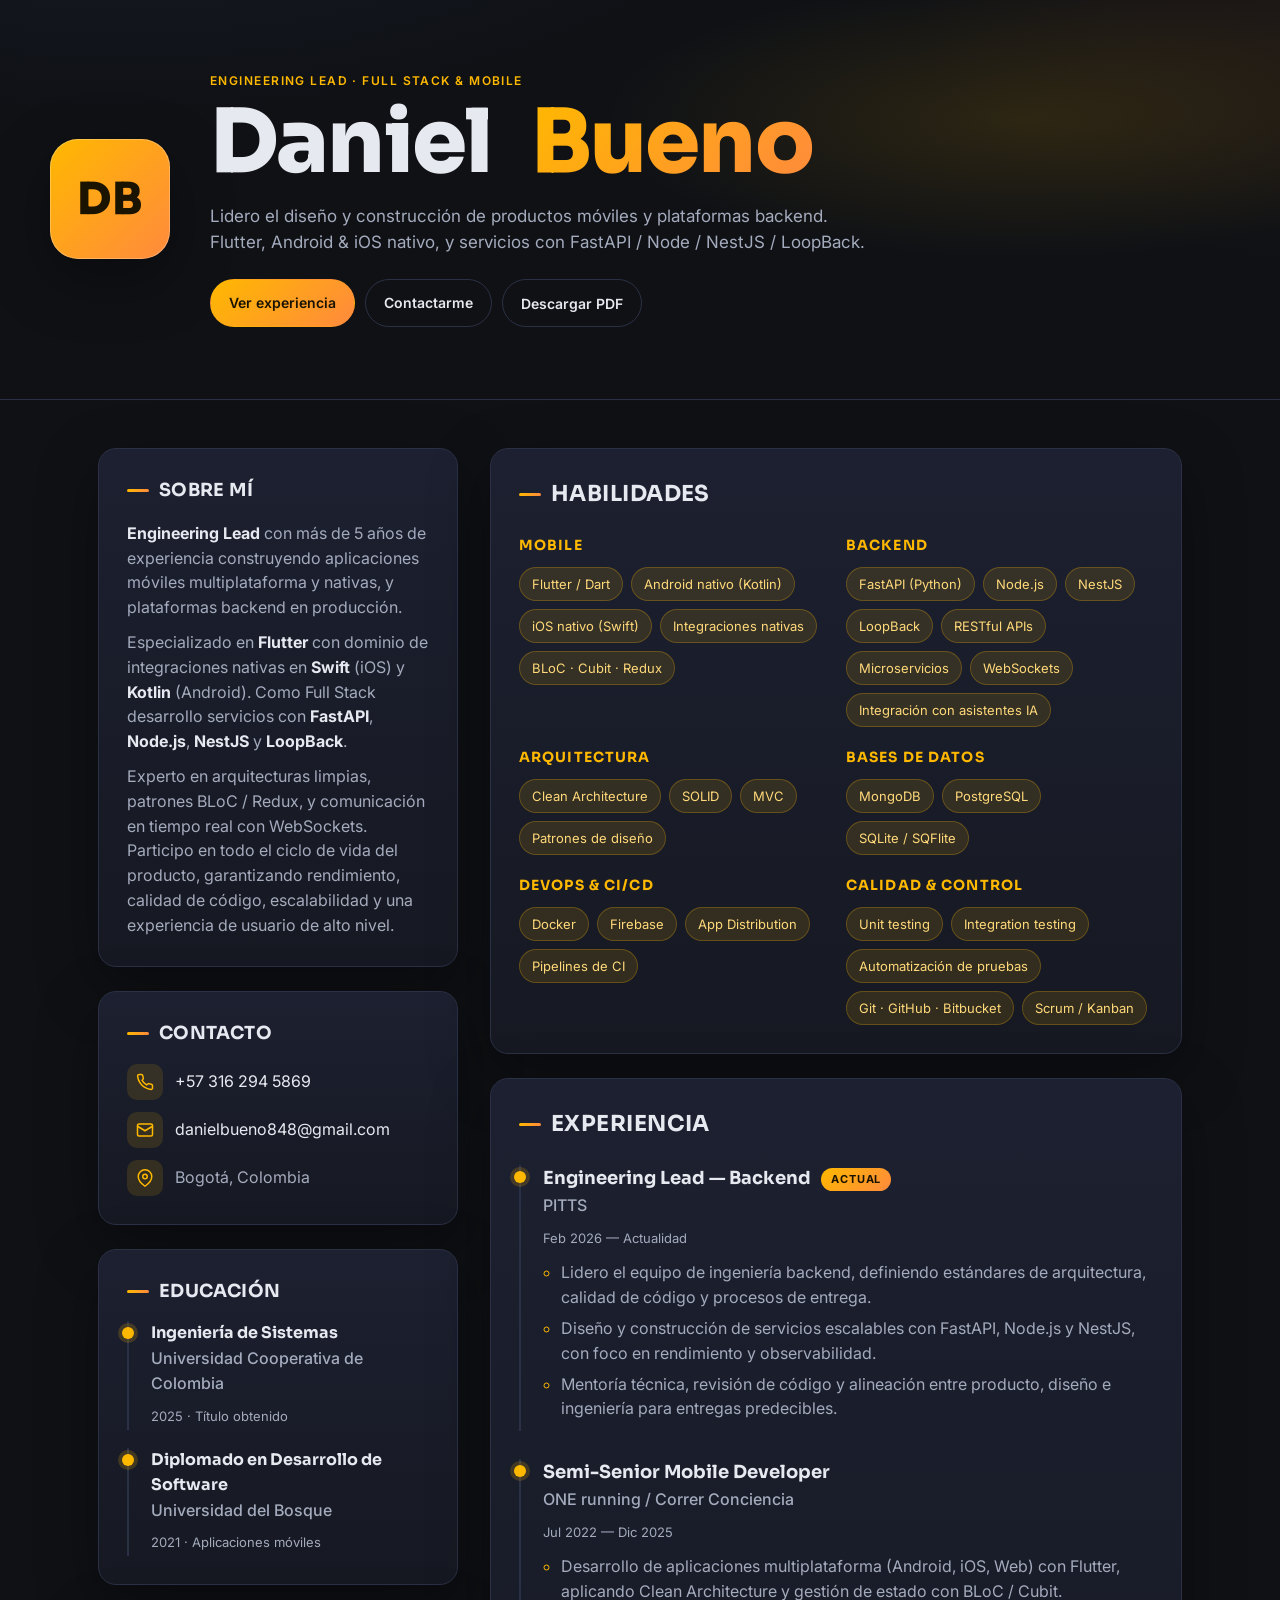
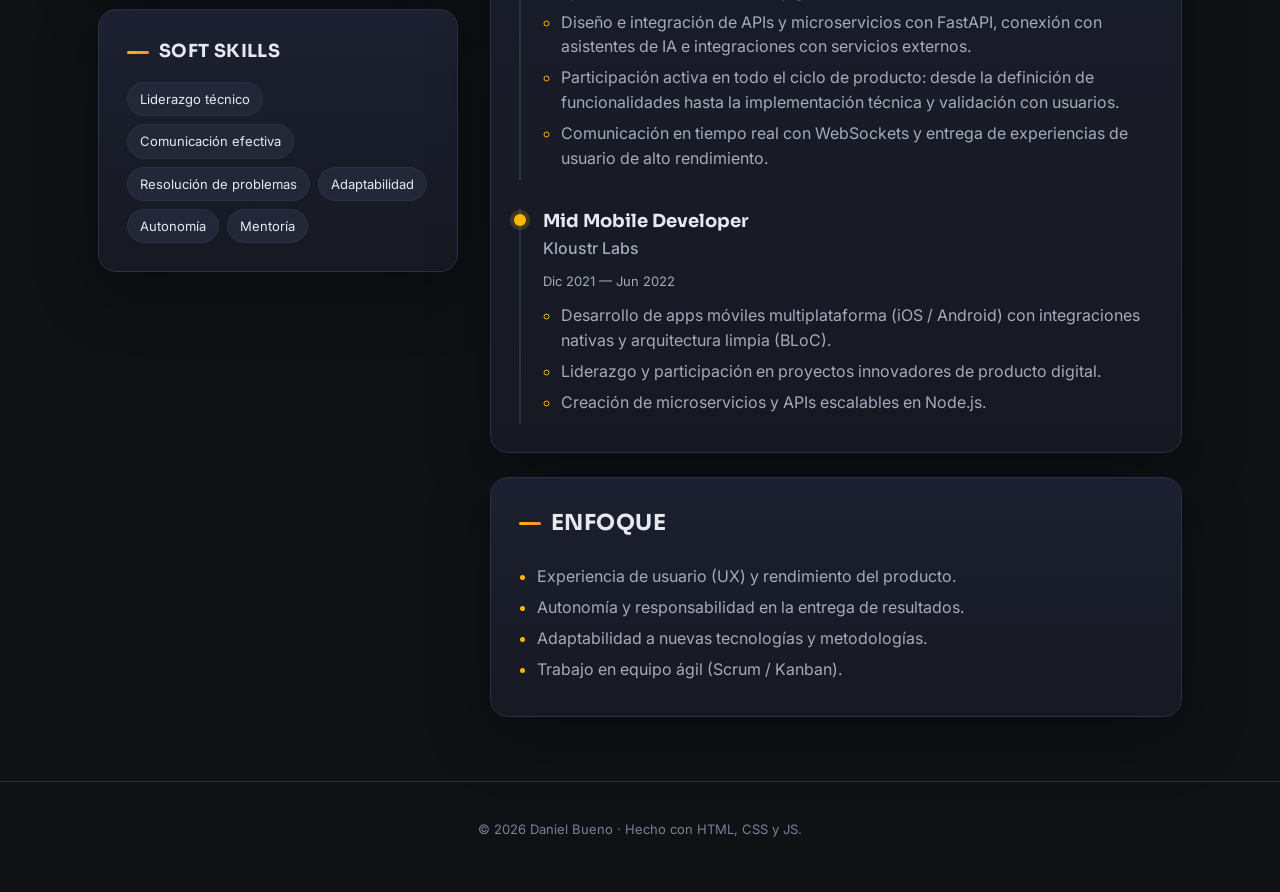
==== cv-web/index.html @ a0a00944 "Add web CV with updated role, stack and dates Static single-page resume (HTML/CSS/JS) under cv-web/." ====
<!DOCTYPE html>
<html lang="es">
<head>
  <meta charset="UTF-8" />
  <meta name="viewport" content="width=device-width, initial-scale=1.0" />
  <meta name="description" content="Daniel Bueno — Engineering Lead, Full Stack & Mobile Developer. Flutter, Android/iOS nativo, FastAPI, Node, NestJS, LoopBack." />
  <meta name="theme-color" content="#0f1115" />
  <title>Daniel Bueno · Engineering Lead</title>
  <link rel="preconnect" href="https://fonts.googleapis.com" />
  <link rel="preconnect" href="https://fonts.gstatic.com" crossorigin />
  <link href="https://fonts.googleapis.com/css2?family=Inter:wght@300;400;500;600;700;800&family=Sora:wght@600;700;800&display=swap" rel="stylesheet" />
  <link rel="stylesheet" href="styles.css" />
</head>
<body>
  <a class="skip-link" href="#main">Saltar al contenido</a>

  <header class="hero">
    <div class="hero__inner">
      <div class="hero__brand">
        <span class="hero__mono">DB</span>
      </div>
      <div class="hero__text">
        <p class="hero__eyebrow">Engineering Lead · Full Stack &amp; Mobile</p>
        <h1 class="hero__name">
          <span>Daniel</span>
          <span class="hero__name-accent">Bueno</span>
        </h1>
        <p class="hero__tagline">
          Lidero el diseño y construcción de productos móviles y plataformas backend.
          Flutter, Android &amp; iOS nativo, y servicios con FastAPI / Node / NestJS / LoopBack.
        </p>
        <div class="hero__cta">
          <a class="btn btn--primary" href="#experiencia">Ver experiencia</a>
          <a class="btn btn--ghost" href="mailto:danielbueno848@gmail.com">Contactarme</a>
          <button class="btn btn--ghost" id="printBtn" type="button" aria-label="Descargar como PDF">
            Descargar PDF
          </button>
        </div>
      </div>
    </div>
  </header>

  <main id="main" class="layout">
    <aside class="sidebar">
      <section class="card">
        <h2 class="card__title">Sobre mí</h2>
        <p>
          <strong>Engineering Lead</strong> con más de 5 años de experiencia construyendo
          aplicaciones móviles multiplataforma y nativas, y plataformas backend en producción.
        </p>
        <p>
          Especializado en <strong>Flutter</strong> con dominio de integraciones nativas en
          <strong>Swift</strong> (iOS) y <strong>Kotlin</strong> (Android). Como Full Stack
          desarrollo servicios con <strong>FastAPI</strong>, <strong>Node.js</strong>,
          <strong>NestJS</strong> y <strong>LoopBack</strong>.
        </p>
        <p>
          Experto en arquitecturas limpias, patrones BLoC / Redux, y comunicación en tiempo real
          con WebSockets. Participo en todo el ciclo de vida del producto, garantizando
          rendimiento, calidad de código, escalabilidad y una experiencia de usuario de alto nivel.
        </p>
      </section>

      <section class="card">
        <h2 class="card__title">Contacto</h2>
        <ul class="contact">
          <li>
            <span class="contact__icon" aria-hidden="true">
              <svg viewBox="0 0 24 24" fill="none" stroke="currentColor" stroke-width="2" stroke-linecap="round" stroke-linejoin="round"><path d="M22 16.92v3a2 2 0 0 1-2.18 2 19.86 19.86 0 0 1-8.63-3.07 19.5 19.5 0 0 1-6-6A19.86 19.86 0 0 1 2.12 4.18 2 2 0 0 1 4.11 2h3a2 2 0 0 1 2 1.72c.12.86.31 1.7.57 2.5a2 2 0 0 1-.45 2.11L8.09 9.91a16 16 0 0 0 6 6l1.58-1.14a2 2 0 0 1 2.11-.45c.8.26 1.64.45 2.5.57A2 2 0 0 1 22 16.92z"/></svg>
            </span>
            <a href="tel:+573162945869">+57 316 294 5869</a>
          </li>
          <li>
            <span class="contact__icon" aria-hidden="true">
              <svg viewBox="0 0 24 24" fill="none" stroke="currentColor" stroke-width="2" stroke-linecap="round" stroke-linejoin="round"><rect x="2" y="4" width="20" height="16" rx="2"/><path d="m22 7-10 6L2 7"/></svg>
            </span>
            <a href="mailto:danielbueno848@gmail.com">danielbueno848@gmail.com</a>
          </li>
          <li>
            <span class="contact__icon" aria-hidden="true">
              <svg viewBox="0 0 24 24" fill="none" stroke="currentColor" stroke-width="2" stroke-linecap="round" stroke-linejoin="round"><path d="M21 10c0 7-9 13-9 13s-9-6-9-13a9 9 0 1 1 18 0z"/><circle cx="12" cy="10" r="3"/></svg>
            </span>
            <span>Bogotá, Colombia</span>
          </li>
        </ul>
      </section>

      <section class="card">
        <h2 class="card__title">Educación</h2>
        <ol class="timeline">
          <li class="timeline__item">
            <h3 class="timeline__role">Ingeniería de Sistemas</h3>
            <p class="timeline__org">Universidad Cooperativa de Colombia</p>
            <p class="timeline__meta">2025 · Título obtenido</p>
          </li>
          <li class="timeline__item">
            <h3 class="timeline__role">Diplomado en Desarrollo de Software</h3>
            <p class="timeline__org">Universidad del Bosque</p>
            <p class="timeline__meta">2021 · Aplicaciones móviles</p>
          </li>
        </ol>
      </section>

      <section class="card">
        <h2 class="card__title">Soft skills</h2>
        <ul class="chips">
          <li>Liderazgo técnico</li>
          <li>Comunicación efectiva</li>
          <li>Resolución de problemas</li>
          <li>Adaptabilidad</li>
          <li>Autonomía</li>
          <li>Mentoría</li>
        </ul>
      </section>
    </aside>

    <section class="content">
      <section class="card" id="habilidades">
        <h2 class="card__title card__title--lg">Habilidades</h2>

        <div class="skills">
          <article class="skill-group">
            <h3>Mobile</h3>
            <ul class="chips chips--accent">
              <li>Flutter / Dart</li>
              <li>Android nativo (Kotlin)</li>
              <li>iOS nativo (Swift)</li>
              <li>Integraciones nativas</li>
              <li>BLoC · Cubit · Redux</li>
            </ul>
          </article>

          <article class="skill-group">
            <h3>Backend</h3>
            <ul class="chips chips--accent">
              <li>FastAPI (Python)</li>
              <li>Node.js</li>
              <li>NestJS</li>
              <li>LoopBack</li>
              <li>RESTful APIs</li>
              <li>Microservicios</li>
              <li>WebSockets</li>
              <li>Integración con asistentes IA</li>
            </ul>
          </article>

          <article class="skill-group">
            <h3>Arquitectura</h3>
            <ul class="chips chips--accent">
              <li>Clean Architecture</li>
              <li>SOLID</li>
              <li>MVC</li>
              <li>Patrones de diseño</li>
            </ul>
          </article>

          <article class="skill-group">
            <h3>Bases de datos</h3>
            <ul class="chips chips--accent">
              <li>MongoDB</li>
              <li>PostgreSQL</li>
              <li>SQLite / SQFlite</li>
            </ul>
          </article>

          <article class="skill-group">
            <h3>DevOps &amp; CI/CD</h3>
            <ul class="chips chips--accent">
              <li>Docker</li>
              <li>Firebase</li>
              <li>App Distribution</li>
              <li>Pipelines de CI</li>
            </ul>
          </article>

          <article class="skill-group">
            <h3>Calidad &amp; control</h3>
            <ul class="chips chips--accent">
              <li>Unit testing</li>
              <li>Integration testing</li>
              <li>Automatización de pruebas</li>
              <li>Git · GitHub · Bitbucket</li>
              <li>Scrum / Kanban</li>
            </ul>
          </article>
        </div>
      </section>

      <section class="card" id="experiencia">
        <h2 class="card__title card__title--lg">Experiencia</h2>

        <ol class="timeline timeline--exp">
          <li class="timeline__item">
            <div class="timeline__head">
              <h3 class="timeline__role">Engineering Lead — Backend</h3>
              <span class="timeline__badge">Actual</span>
            </div>
            <p class="timeline__org">PITTS</p>
            <p class="timeline__meta">Feb 2026 — Actualidad</p>
            <ul class="timeline__bullets">
              <li>
                Lidero el equipo de ingeniería backend, definiendo estándares de arquitectura,
                calidad de código y procesos de entrega.
              </li>
              <li>
                Diseño y construcción de servicios escalables con FastAPI, Node.js y NestJS,
                con foco en rendimiento y observabilidad.
              </li>
              <li>
                Mentoría técnica, revisión de código y alineación entre producto, diseño e
                ingeniería para entregas predecibles.
              </li>
            </ul>
          </li>

          <li class="timeline__item">
            <div class="timeline__head">
              <h3 class="timeline__role">Semi-Senior Mobile Developer</h3>
            </div>
            <p class="timeline__org">ONE running / Correr Conciencia</p>
            <p class="timeline__meta">Jul 2022 — Dic 2025</p>
            <ul class="timeline__bullets">
              <li>
                Desarrollo de aplicaciones multiplataforma (Android, iOS, Web) con Flutter,
                aplicando Clean Architecture y gestión de estado con BLoC / Cubit.
              </li>
              <li>
                Diseño e integración de APIs y microservicios con FastAPI, conexión con
                asistentes de IA e integraciones con servicios externos.
              </li>
              <li>
                Participación activa en todo el ciclo de producto: desde la definición de
                funcionalidades hasta la implementación técnica y validación con usuarios.
              </li>
              <li>
                Comunicación en tiempo real con WebSockets y entrega de experiencias de usuario
                de alto rendimiento.
              </li>
            </ul>
          </li>

          <li class="timeline__item">
            <div class="timeline__head">
              <h3 class="timeline__role">Mid Mobile Developer</h3>
            </div>
            <p class="timeline__org">Kloustr Labs</p>
            <p class="timeline__meta">Dic 2021 — Jun 2022</p>
            <ul class="timeline__bullets">
              <li>
                Desarrollo de apps móviles multiplataforma (iOS / Android) con integraciones
                nativas y arquitectura limpia (BLoC).
              </li>
              <li>
                Liderazgo y participación en proyectos innovadores de producto digital.
              </li>
              <li>
                Creación de microservicios y APIs escalables en Node.js.
              </li>
            </ul>
          </li>
        </ol>
      </section>

      <section class="card" id="enfoque">
        <h2 class="card__title card__title--lg">Enfoque</h2>
        <ul class="bullets">
          <li>Experiencia de usuario (UX) y rendimiento del producto.</li>
          <li>Autonomía y responsabilidad en la entrega de resultados.</li>
          <li>Adaptabilidad a nuevas tecnologías y metodologías.</li>
          <li>Trabajo en equipo ágil (Scrum / Kanban).</li>
        </ul>
      </section>
    </section>
  </main>

  <footer class="footer">
    <p>© <span id="year"></span> Daniel Bueno · Hecho con HTML, CSS y JS.</p>
  </footer>

  <script src="script.js" defer></script>
</body>
</html>
---- cv-web/styles.css ----
:root {
  --bg: #0f1115;
  --bg-soft: #161922;
  --surface: #1c2030;
  --surface-2: #232838;
  --line: #2b3145;
  --text: #e7e9f0;
  --text-muted: #a4abbd;
  --text-dim: #7a8197;
  --accent: #ffb800;
  --accent-2: #ff8a3d;
  --accent-soft: rgba(255, 184, 0, 0.12);
  --radius: 18px;
  --radius-sm: 10px;
  --shadow: 0 20px 60px rgba(0, 0, 0, 0.35);
  --max-w: 1180px;
}

* {
  box-sizing: border-box;
}

html {
  scroll-behavior: smooth;
}

body {
  margin: 0;
  font-family: "Inter", system-ui, -apple-system, "Segoe UI", Roboto, sans-serif;
  background: radial-gradient(1200px 600px at 10% -10%, #1a2030 0%, transparent 60%),
    radial-gradient(900px 500px at 110% 0%, #221a16 0%, transparent 55%),
    var(--bg);
  color: var(--text);
  line-height: 1.55;
  -webkit-font-smoothing: antialiased;
  text-rendering: optimizeLegibility;
}

a {
  color: var(--accent);
  text-decoration: none;
}
a:hover { color: var(--accent-2); }

.skip-link {
  position: absolute;
  left: -9999px;
}
.skip-link:focus {
  left: 16px;
  top: 16px;
  background: var(--accent);
  color: #111;
  padding: 8px 12px;
  border-radius: 8px;
  z-index: 100;
}

/* Hero */
.hero {
  padding: clamp(32px, 6vw, 72px) clamp(20px, 5vw, 48px);
  border-bottom: 1px solid var(--line);
  background:
    radial-gradient(600px 200px at 80% 30%, var(--accent-soft), transparent 70%);
}
.hero__inner {
  max-width: var(--max-w);
  margin: 0 auto;
  display: grid;
  grid-template-columns: auto 1fr;
  gap: clamp(20px, 4vw, 40px);
  align-items: center;
}
.hero__brand {
  width: clamp(80px, 12vw, 120px);
  height: clamp(80px, 12vw, 120px);
  border-radius: 28px;
  background: linear-gradient(135deg, var(--accent), var(--accent-2));
  display: flex;
  align-items: center;
  justify-content: center;
  box-shadow: var(--shadow), inset 0 0 0 1px rgba(255, 255, 255, 0.25);
  font-family: "Sora", "Inter", sans-serif;
  font-weight: 800;
  font-size: clamp(28px, 4vw, 44px);
  color: #1a1300;
  letter-spacing: 1px;
}
.hero__mono { display: block; }

.hero__eyebrow {
  margin: 0 0 8px;
  color: var(--accent);
  font-weight: 600;
  letter-spacing: 0.12em;
  text-transform: uppercase;
  font-size: 12px;
}
.hero__name {
  font-family: "Sora", "Inter", sans-serif;
  font-weight: 800;
  margin: 0;
  line-height: 1;
  font-size: clamp(40px, 8vw, 88px);
  letter-spacing: -0.02em;
}
.hero__name span { display: inline-block; }
.hero__name-accent {
  margin-left: 0.25em;
  background: linear-gradient(135deg, var(--accent), var(--accent-2));
  -webkit-background-clip: text;
  background-clip: text;
  color: transparent;
}
.hero__tagline {
  margin: 16px 0 24px;
  max-width: 60ch;
  color: var(--text-muted);
  font-size: clamp(15px, 1.6vw, 17px);
}
.hero__cta {
  display: flex;
  flex-wrap: wrap;
  gap: 10px;
}

.btn {
  display: inline-flex;
  align-items: center;
  gap: 8px;
  padding: 12px 18px;
  border-radius: 999px;
  font-weight: 600;
  font-size: 14px;
  border: 1px solid transparent;
  cursor: pointer;
  transition: transform 0.15s ease, background 0.2s ease, color 0.2s ease;
  font-family: inherit;
}
.btn:hover { transform: translateY(-1px); }
.btn--primary {
  background: linear-gradient(135deg, var(--accent), var(--accent-2));
  color: #1a1300;
}
.btn--ghost {
  background: transparent;
  color: var(--text);
  border-color: var(--line);
}
.btn--ghost:hover {
  border-color: var(--accent);
  color: var(--accent);
}

/* Layout */
.layout {
  max-width: var(--max-w);
  margin: 0 auto;
  padding: clamp(24px, 4vw, 48px) clamp(20px, 5vw, 48px) 64px;
  display: grid;
  grid-template-columns: minmax(280px, 360px) 1fr;
  gap: clamp(20px, 3vw, 32px);
}

@media (max-width: 900px) {
  .layout { grid-template-columns: 1fr; }
}

.sidebar, .content {
  display: grid;
  gap: clamp(16px, 2vw, 24px);
  align-content: start;
}

/* Cards */
.card {
  background: linear-gradient(180deg, var(--surface), var(--bg-soft));
  border: 1px solid var(--line);
  border-radius: var(--radius);
  padding: clamp(20px, 2.5vw, 28px);
  box-shadow: var(--shadow);
}
.card p { margin: 0 0 10px; color: var(--text-muted); }
.card p:last-child { margin-bottom: 0; }
.card p strong { color: var(--text); }

.card__title {
  font-family: "Sora", "Inter", sans-serif;
  margin: 0 0 16px;
  font-size: 18px;
  letter-spacing: 0.02em;
  text-transform: uppercase;
  color: var(--text);
  display: flex;
  align-items: center;
  gap: 10px;
}
.card__title::before {
  content: "";
  width: 22px;
  height: 3px;
  border-radius: 2px;
  background: linear-gradient(90deg, var(--accent), var(--accent-2));
}
.card__title--lg {
  font-size: 22px;
  margin-bottom: 24px;
}

/* Contact list */
.contact { list-style: none; margin: 0; padding: 0; display: grid; gap: 12px; }
.contact li {
  display: flex;
  align-items: center;
  gap: 12px;
  color: var(--text-muted);
}
.contact a { color: var(--text); }
.contact a:hover { color: var(--accent); }
.contact__icon {
  width: 36px;
  height: 36px;
  flex-shrink: 0;
  border-radius: 10px;
  background: var(--accent-soft);
  color: var(--accent);
  display: inline-flex;
  align-items: center;
  justify-content: center;
}
.contact__icon svg { width: 18px; height: 18px; }

/* Chips */
.chips { list-style: none; margin: 0; padding: 0; display: flex; flex-wrap: wrap; gap: 8px; }
.chips li {
  font-size: 13px;
  padding: 6px 12px;
  border-radius: 999px;
  background: var(--surface-2);
  border: 1px solid var(--line);
  color: var(--text);
}
.chips--accent li {
  background: var(--accent-soft);
  border-color: rgba(255, 184, 0, 0.25);
  color: #ffd97a;
}

/* Skill groups */
.skills {
  display: grid;
  grid-template-columns: repeat(auto-fit, minmax(220px, 1fr));
  gap: 20px;
}
.skill-group h3 {
  font-family: "Sora", "Inter", sans-serif;
  font-size: 14px;
  margin: 0 0 10px;
  color: var(--accent);
  letter-spacing: 0.08em;
  text-transform: uppercase;
}

/* Timeline */
.timeline { list-style: none; margin: 0; padding: 0; display: grid; gap: 18px; }
.timeline__item {
  position: relative;
  padding-left: 22px;
  border-left: 2px solid var(--line);
  padding-bottom: 4px;
}
.timeline__item::before {
  content: "";
  position: absolute;
  left: -7px;
  top: 6px;
  width: 12px;
  height: 12px;
  border-radius: 50%;
  background: var(--accent);
  box-shadow: 0 0 0 4px rgba(255, 184, 0, 0.18);
}
.timeline__role {
  margin: 0;
  font-family: "Sora", "Inter", sans-serif;
  font-size: 16px;
  color: var(--text);
}
.timeline__org {
  margin: 2px 0 2px;
  color: var(--text);
  font-weight: 500;
}
.timeline__meta {
  margin: 0;
  font-size: 13px;
  color: var(--text-dim);
}

.timeline--exp { gap: 28px; }
.timeline--exp .timeline__role { font-size: 18px; }
.timeline__head {
  display: flex;
  align-items: center;
  gap: 10px;
  flex-wrap: wrap;
}
.timeline__badge {
  font-size: 11px;
  padding: 3px 10px;
  border-radius: 999px;
  background: linear-gradient(135deg, var(--accent), var(--accent-2));
  color: #1a1300;
  font-weight: 700;
  letter-spacing: 0.08em;
  text-transform: uppercase;
}
.timeline__bullets {
  margin: 12px 0 0;
  padding-left: 18px;
  color: var(--text-muted);
}
.timeline__bullets li { margin-bottom: 6px; }
.timeline__bullets li::marker { color: var(--accent); }

/* Generic bullets */
.bullets { margin: 0; padding-left: 18px; color: var(--text-muted); }
.bullets li { margin-bottom: 6px; }
.bullets li::marker { color: var(--accent); }

/* Footer */
.footer {
  text-align: center;
  padding: 24px 16px 40px;
  color: var(--text-dim);
  font-size: 13px;
  border-top: 1px solid var(--line);
}

/* Print */
@media print {
  :root {
    --bg: #fff;
    --bg-soft: #fff;
    --surface: #fff;
    --surface-2: #f5f5f5;
    --line: #e3e3e3;
    --text: #111;
    --text-muted: #333;
    --text-dim: #555;
    --shadow: none;
  }
  body { background: #fff; color: #111; }
  .hero { border-bottom: 1px solid #ddd; background: #fff; }
  .hero__brand { box-shadow: none; }
  .hero__cta, .skip-link, .footer { display: none !important; }
  .card { box-shadow: none; border-color: #e3e3e3; break-inside: avoid; }
  .timeline__item { break-inside: avoid; }
  a { color: #111; text-decoration: none; }
  .chips--accent li { color: #6a4a00; }
  .layout { padding-top: 16px; padding-bottom: 16px; }
}
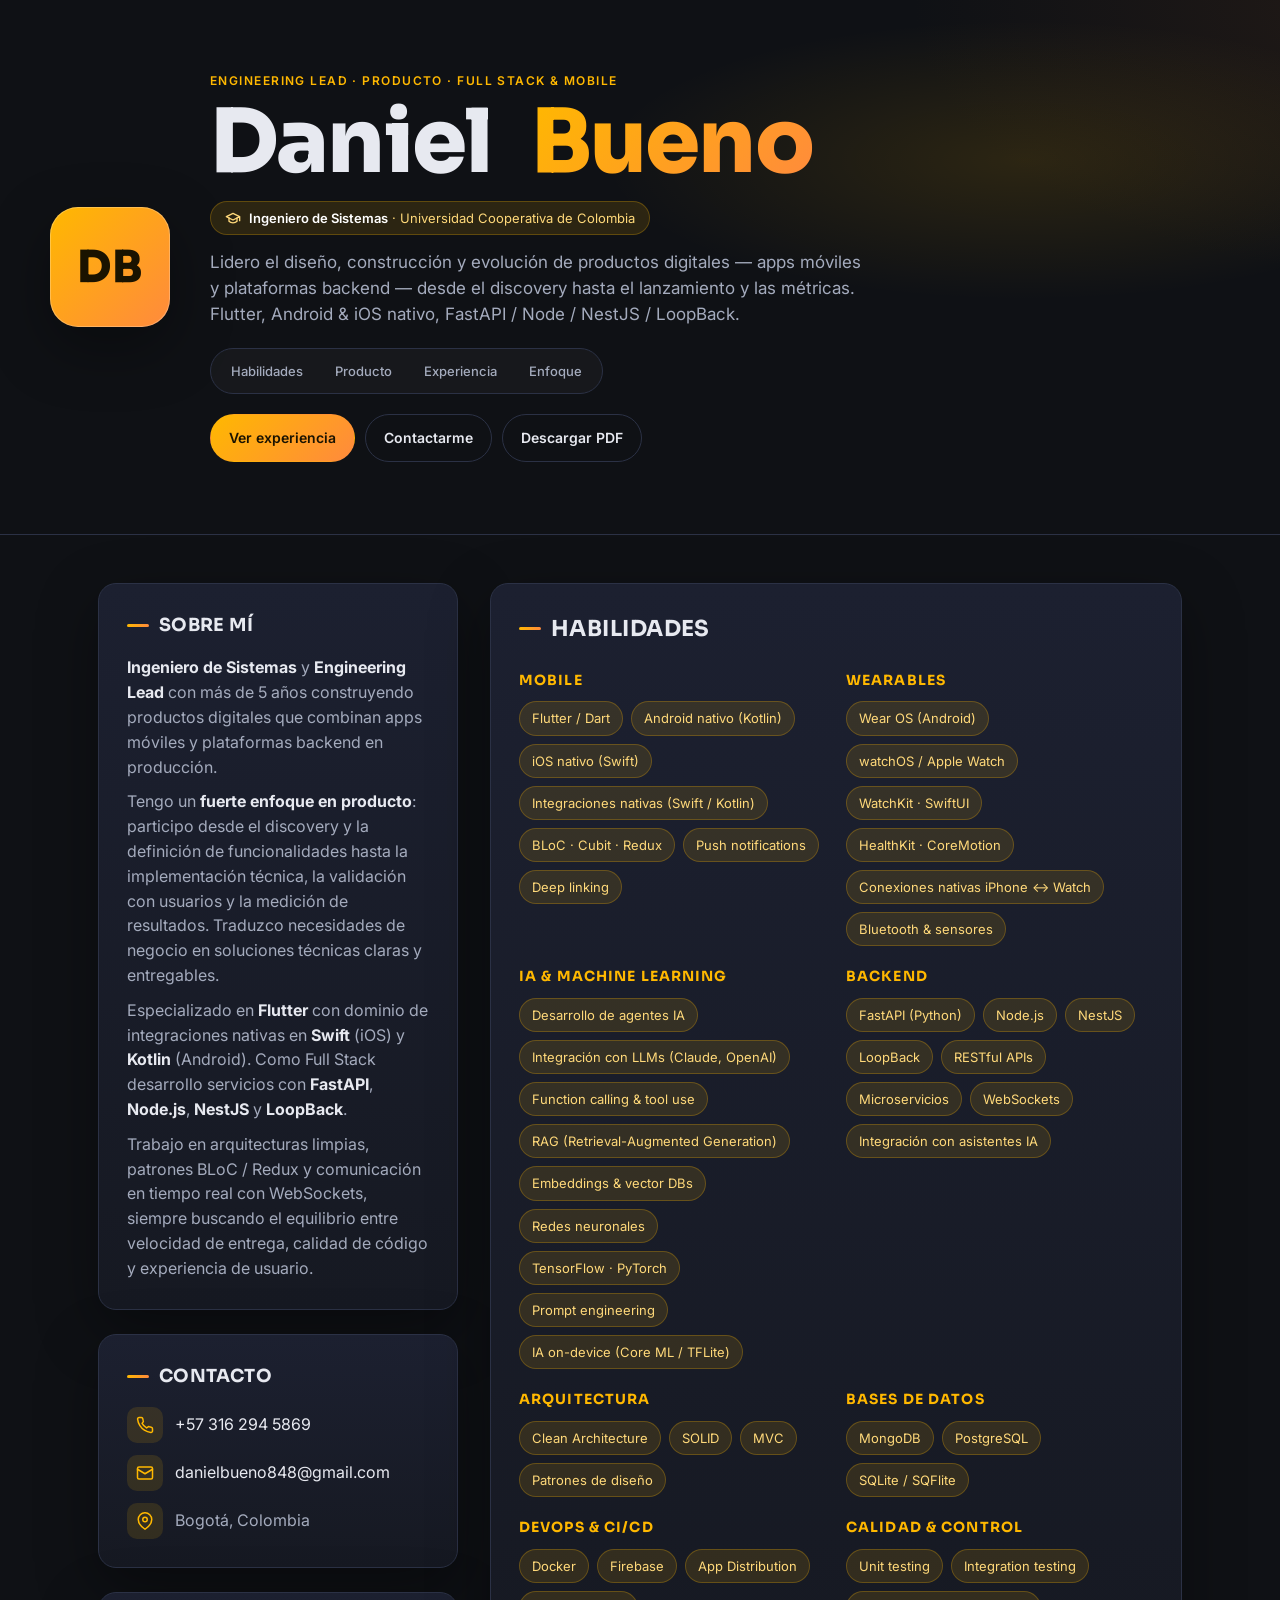
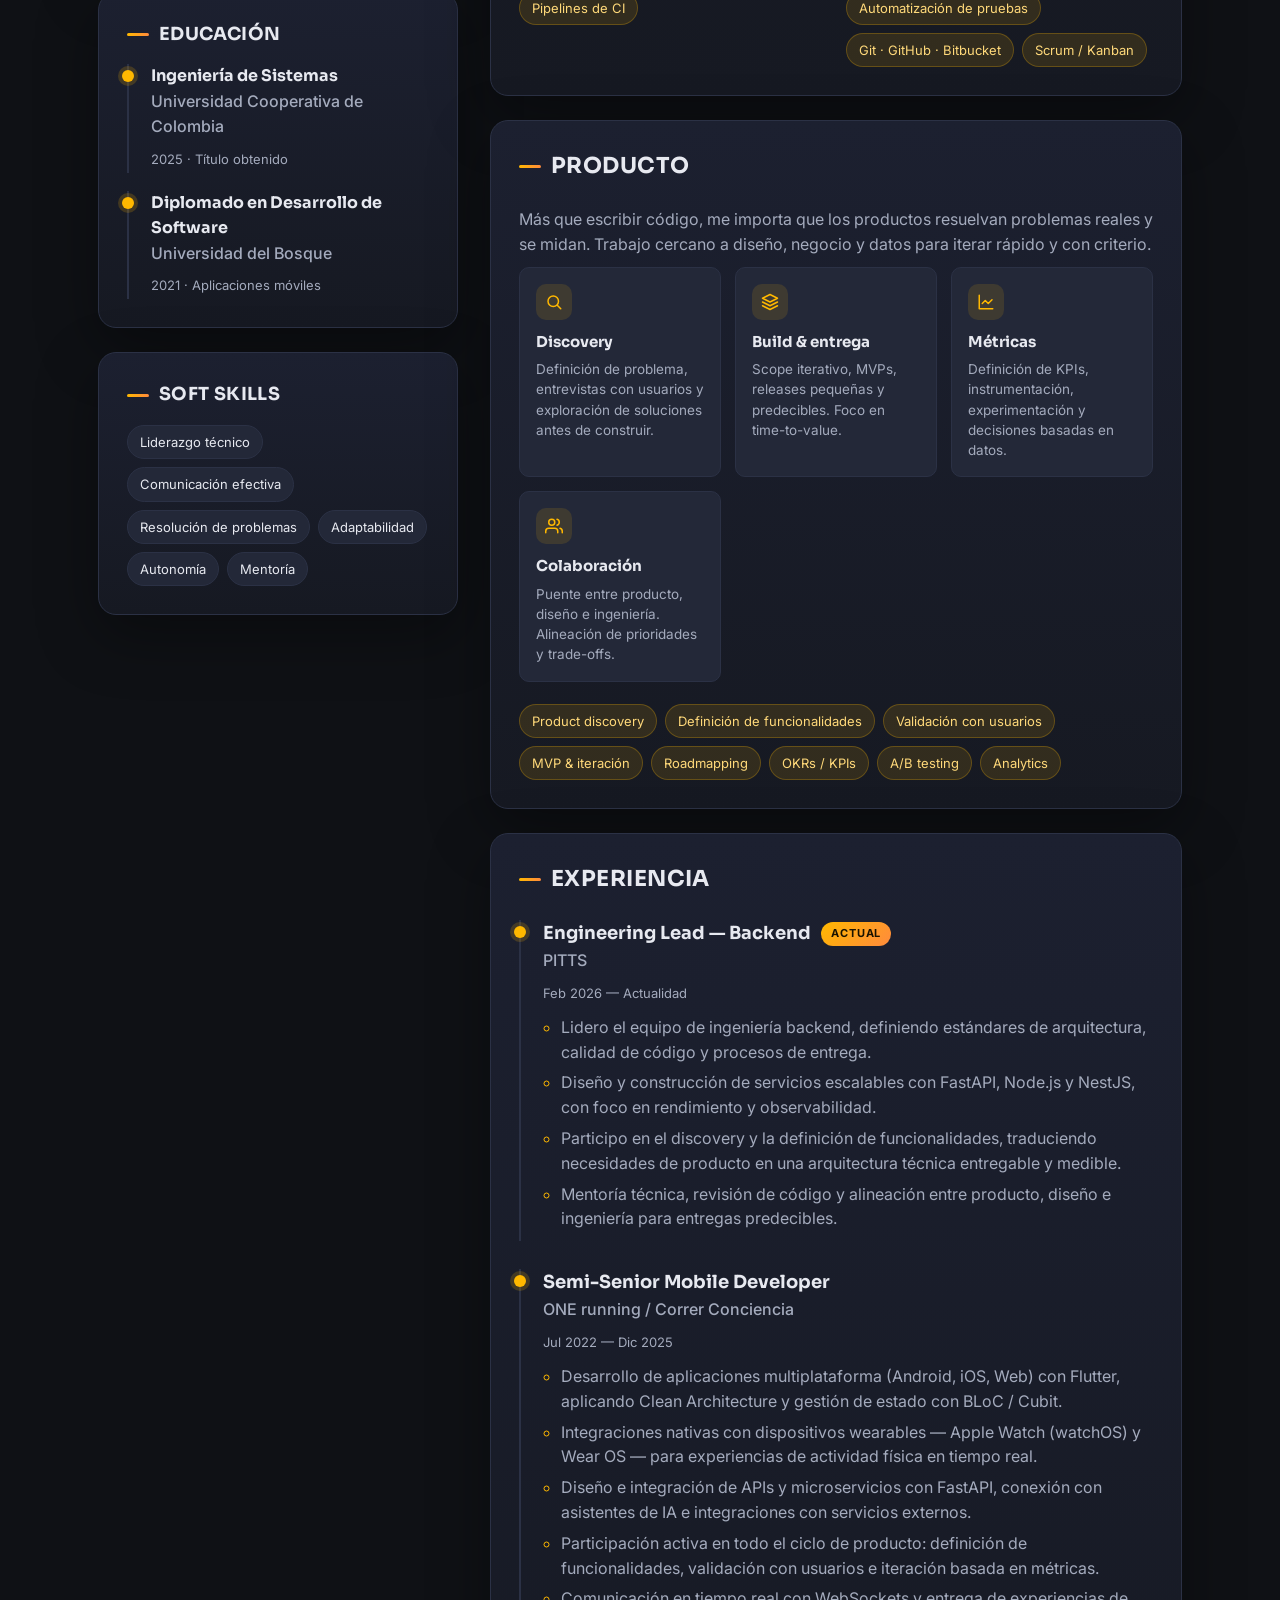
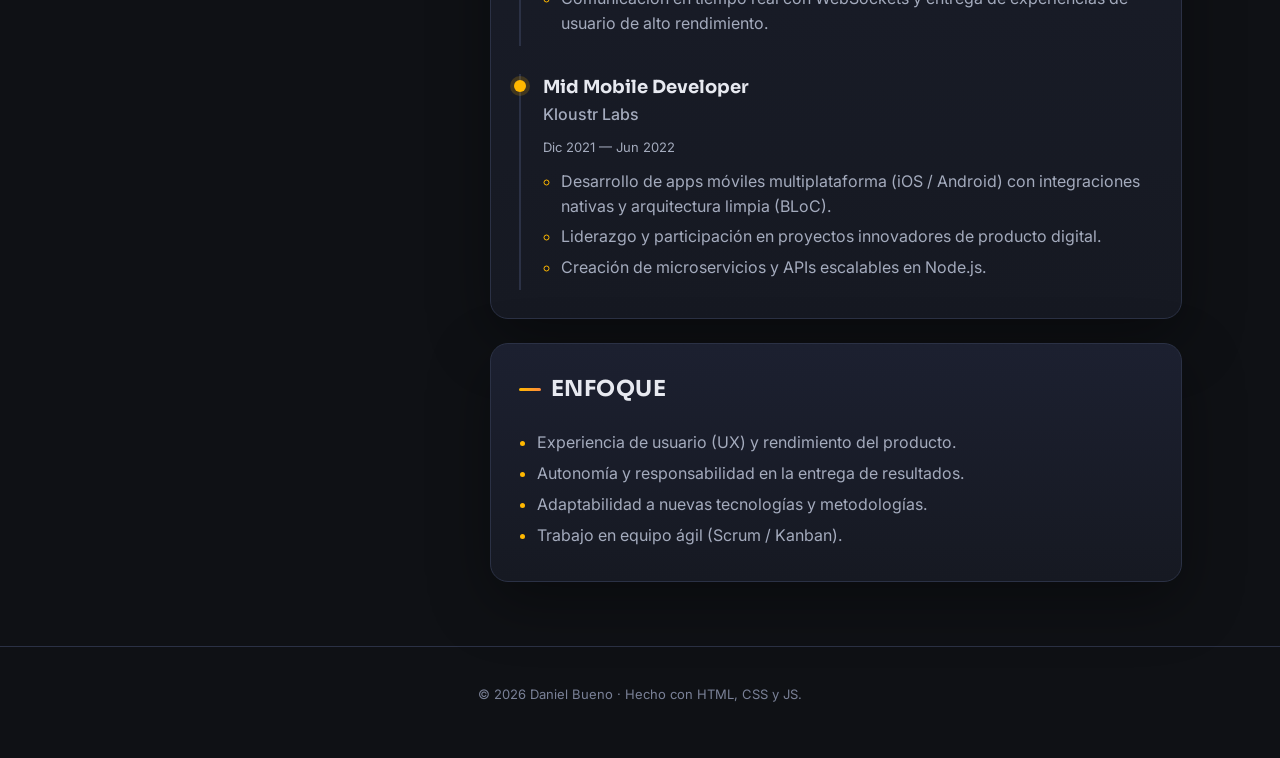
==== commit c54a6fe4: "Sharpen product focus, add AI/ML + wearables, highlight degree - Hero: add 'Producto' to title, surf" ====
--- a/cv-web/index.html
+++ b/cv-web/index.html
@@ -3,8 +3,13 @@
 <head>
   <meta charset="UTF-8" />
   <meta name="viewport" content="width=device-width, initial-scale=1.0" />
-  <meta name="description" content="Daniel Bueno — Engineering Lead, Full Stack & Mobile Developer. Flutter, Android/iOS nativo, FastAPI, Node, NestJS, LoopBack." />
+  <meta name="description" content="Daniel Bueno — Engineering Lead, Full Stack & Mobile Developer con foco en producto. Flutter, Android/iOS nativo, FastAPI, Node, NestJS, LoopBack." />
   <meta name="theme-color" content="#0f1115" />
+  <meta name="robots" content="noindex, nofollow" />
+  <meta property="og:title" content="Daniel Bueno · Engineering Lead" />
+  <meta property="og:description" content="Engineering Lead con foco en producto. Flutter, Android/iOS nativo, FastAPI, Node, NestJS, LoopBack." />
+  <meta property="og:type" content="profile" />
+  <meta name="twitter:card" content="summary" />
   <title>Daniel Bueno · Engineering Lead</title>
   <link rel="preconnect" href="https://fonts.googleapis.com" />
   <link rel="preconnect" href="https://fonts.gstatic.com" crossorigin />
@@ -20,15 +25,28 @@
         <span class="hero__mono">DB</span>
       </div>
       <div class="hero__text">
-        <p class="hero__eyebrow">Engineering Lead · Full Stack &amp; Mobile</p>
+        <p class="hero__eyebrow">Engineering Lead · Producto · Full Stack &amp; Mobile</p>
         <h1 class="hero__name">
           <span>Daniel</span>
           <span class="hero__name-accent">Bueno</span>
         </h1>
+        <p class="hero__credential">
+          <svg viewBox="0 0 24 24" fill="none" stroke="currentColor" stroke-width="2" stroke-linecap="round" stroke-linejoin="round" aria-hidden="true"><path d="M22 10v6M2 10l10-5 10 5-10 5z"/><path d="M6 12v5c3 3 9 3 12 0v-5"/></svg>
+          <span><strong>Ingeniero de Sistemas</strong> · Universidad Cooperativa de Colombia</span>
+        </p>
         <p class="hero__tagline">
-          Lidero el diseño y construcción de productos móviles y plataformas backend.
-          Flutter, Android &amp; iOS nativo, y servicios con FastAPI / Node / NestJS / LoopBack.
-        </p>
+          Lidero el diseño, construcción y evolución de productos digitales — apps móviles
+          y plataformas backend — desde el discovery hasta el lanzamiento y las métricas.
+          Flutter, Android &amp; iOS nativo, FastAPI / Node / NestJS / LoopBack.
+        </p>
+
+        <nav class="hero__nav" aria-label="Secciones">
+          <a href="#habilidades">Habilidades</a>
+          <a href="#producto">Producto</a>
+          <a href="#experiencia">Experiencia</a>
+          <a href="#enfoque">Enfoque</a>
+        </nav>
+
         <div class="hero__cta">
           <a class="btn btn--primary" href="#experiencia">Ver experiencia</a>
           <a class="btn btn--ghost" href="mailto:danielbueno848@gmail.com">Contactarme</a>
@@ -45,8 +63,15 @@
       <section class="card">
         <h2 class="card__title">Sobre mí</h2>
         <p>
-          <strong>Engineering Lead</strong> con más de 5 años de experiencia construyendo
-          aplicaciones móviles multiplataforma y nativas, y plataformas backend en producción.
+          <strong>Ingeniero de Sistemas</strong> y <strong>Engineering Lead</strong> con
+          más de 5 años construyendo productos digitales que combinan apps móviles y
+          plataformas backend en producción.
+        </p>
+        <p>
+          Tengo un <strong>fuerte enfoque en producto</strong>: participo desde el discovery y
+          la definición de funcionalidades hasta la implementación técnica, la validación con
+          usuarios y la medición de resultados. Traduzco necesidades de negocio en soluciones
+          técnicas claras y entregables.
         </p>
         <p>
           Especializado en <strong>Flutter</strong> con dominio de integraciones nativas en
@@ -55,9 +80,9 @@
           <strong>NestJS</strong> y <strong>LoopBack</strong>.
         </p>
         <p>
-          Experto en arquitecturas limpias, patrones BLoC / Redux, y comunicación en tiempo real
-          con WebSockets. Participo en todo el ciclo de vida del producto, garantizando
-          rendimiento, calidad de código, escalabilidad y una experiencia de usuario de alto nivel.
+          Trabajo en arquitecturas limpias, patrones BLoC / Redux y comunicación en tiempo real
+          con WebSockets, siempre buscando el equilibrio entre velocidad de entrega, calidad de
+          código y experiencia de usuario.
         </p>
       </section>
 
@@ -125,8 +150,37 @@
               <li>Flutter / Dart</li>
               <li>Android nativo (Kotlin)</li>
               <li>iOS nativo (Swift)</li>
-              <li>Integraciones nativas</li>
+              <li>Integraciones nativas (Swift / Kotlin)</li>
               <li>BLoC · Cubit · Redux</li>
+              <li>Push notifications</li>
+              <li>Deep linking</li>
+            </ul>
+          </article>
+
+          <article class="skill-group">
+            <h3>Wearables</h3>
+            <ul class="chips chips--accent">
+              <li>Wear OS (Android)</li>
+              <li>watchOS / Apple Watch</li>
+              <li>WatchKit · SwiftUI</li>
+              <li>HealthKit · CoreMotion</li>
+              <li>Conexiones nativas iPhone ↔ Watch</li>
+              <li>Bluetooth &amp; sensores</li>
+            </ul>
+          </article>
+
+          <article class="skill-group">
+            <h3>IA &amp; Machine Learning</h3>
+            <ul class="chips chips--accent">
+              <li>Desarrollo de agentes IA</li>
+              <li>Integración con LLMs (Claude, OpenAI)</li>
+              <li>Function calling &amp; tool use</li>
+              <li>RAG (Retrieval-Augmented Generation)</li>
+              <li>Embeddings &amp; vector DBs</li>
+              <li>Redes neuronales</li>
+              <li>TensorFlow · PyTorch</li>
+              <li>Prompt engineering</li>
+              <li>IA on-device (Core ML / TFLite)</li>
             </ul>
           </article>
 
@@ -186,6 +240,59 @@
         </div>
       </section>
 
+      <section class="card" id="producto">
+        <h2 class="card__title card__title--lg">Producto</h2>
+        <p class="card__lead">
+          Más que escribir código, me importa que los productos resuelvan problemas reales y
+          se midan. Trabajo cercano a diseño, negocio y datos para iterar rápido y con criterio.
+        </p>
+
+        <div class="pillars">
+          <article class="pillar">
+            <span class="pillar__icon" aria-hidden="true">
+              <svg viewBox="0 0 24 24" fill="none" stroke="currentColor" stroke-width="2" stroke-linecap="round" stroke-linejoin="round"><circle cx="11" cy="11" r="7"/><path d="m21 21-4.3-4.3"/></svg>
+            </span>
+            <h3>Discovery</h3>
+            <p>Definición de problema, entrevistas con usuarios y exploración de soluciones antes de construir.</p>
+          </article>
+
+          <article class="pillar">
+            <span class="pillar__icon" aria-hidden="true">
+              <svg viewBox="0 0 24 24" fill="none" stroke="currentColor" stroke-width="2" stroke-linecap="round" stroke-linejoin="round"><path d="M12 2 2 7l10 5 10-5-10-5z"/><path d="M2 17l10 5 10-5"/><path d="M2 12l10 5 10-5"/></svg>
+            </span>
+            <h3>Build &amp; entrega</h3>
+            <p>Scope iterativo, MVPs, releases pequeñas y predecibles. Foco en time-to-value.</p>
+          </article>
+
+          <article class="pillar">
+            <span class="pillar__icon" aria-hidden="true">
+              <svg viewBox="0 0 24 24" fill="none" stroke="currentColor" stroke-width="2" stroke-linecap="round" stroke-linejoin="round"><path d="M3 3v18h18"/><path d="m7 14 4-4 4 4 5-5"/></svg>
+            </span>
+            <h3>Métricas</h3>
+            <p>Definición de KPIs, instrumentación, experimentación y decisiones basadas en datos.</p>
+          </article>
+
+          <article class="pillar">
+            <span class="pillar__icon" aria-hidden="true">
+              <svg viewBox="0 0 24 24" fill="none" stroke="currentColor" stroke-width="2" stroke-linecap="round" stroke-linejoin="round"><path d="M17 21v-2a4 4 0 0 0-4-4H5a4 4 0 0 0-4 4v2"/><circle cx="9" cy="7" r="4"/><path d="M23 21v-2a4 4 0 0 0-3-3.87"/><path d="M16 3.13a4 4 0 0 1 0 7.75"/></svg>
+            </span>
+            <h3>Colaboración</h3>
+            <p>Puente entre producto, diseño e ingeniería. Alineación de prioridades y trade-offs.</p>
+          </article>
+        </div>
+
+        <ul class="chips chips--accent product-chips">
+          <li>Product discovery</li>
+          <li>Definición de funcionalidades</li>
+          <li>Validación con usuarios</li>
+          <li>MVP &amp; iteración</li>
+          <li>Roadmapping</li>
+          <li>OKRs / KPIs</li>
+          <li>A/B testing</li>
+          <li>Analytics</li>
+        </ul>
+      </section>
+
       <section class="card" id="experiencia">
         <h2 class="card__title card__title--lg">Experiencia</h2>
 
@@ -207,6 +314,10 @@
                 con foco en rendimiento y observabilidad.
               </li>
               <li>
+                Participo en el discovery y la definición de funcionalidades, traduciendo
+                necesidades de producto en una arquitectura técnica entregable y medible.
+              </li>
+              <li>
                 Mentoría técnica, revisión de código y alineación entre producto, diseño e
                 ingeniería para entregas predecibles.
               </li>
@@ -225,12 +336,16 @@
                 aplicando Clean Architecture y gestión de estado con BLoC / Cubit.
               </li>
               <li>
+                Integraciones nativas con dispositivos wearables — Apple Watch (watchOS) y
+                Wear OS — para experiencias de actividad física en tiempo real.
+              </li>
+              <li>
                 Diseño e integración de APIs y microservicios con FastAPI, conexión con
                 asistentes de IA e integraciones con servicios externos.
               </li>
               <li>
-                Participación activa en todo el ciclo de producto: desde la definición de
-                funcionalidades hasta la implementación técnica y validación con usuarios.
+                Participación activa en todo el ciclo de producto: definición de funcionalidades,
+                validación con usuarios e iteración basada en métricas.
               </li>
               <li>
                 Comunicación en tiempo real con WebSockets y entrega de experiencias de usuario
--- a/cv-web/styles.css
+++ b/cv-web/styles.css
@@ -112,11 +112,52 @@
   background-clip: text;
   color: transparent;
 }
+.hero__credential {
+  display: inline-flex;
+  align-items: center;
+  gap: 8px;
+  margin: 14px 0 0;
+  padding: 6px 14px;
+  background: var(--accent-soft);
+  border: 1px solid rgba(255, 184, 0, 0.25);
+  border-radius: 999px;
+  color: #ffd97a;
+  font-size: 13px;
+}
+.hero__credential svg { width: 16px; height: 16px; }
+.hero__credential strong { color: #fff; font-weight: 600; }
+
 .hero__tagline {
-  margin: 16px 0 24px;
+  margin: 14px 0 20px;
   max-width: 60ch;
   color: var(--text-muted);
   font-size: clamp(15px, 1.6vw, 17px);
+}
+.hero__nav {
+  display: flex;
+  flex-wrap: wrap;
+  gap: 4px;
+  margin: 0 0 20px;
+  padding: 6px;
+  background: rgba(255, 255, 255, 0.03);
+  border: 1px solid var(--line);
+  border-radius: 999px;
+  width: fit-content;
+  max-width: 100%;
+}
+.hero__nav a {
+  display: inline-flex;
+  align-items: center;
+  padding: 6px 14px;
+  border-radius: 999px;
+  color: var(--text-muted);
+  font-size: 13px;
+  font-weight: 500;
+  transition: background 0.2s ease, color 0.2s ease;
+}
+.hero__nav a:hover {
+  background: var(--accent-soft);
+  color: var(--accent);
 }
 .hero__cta {
   display: flex;
@@ -260,6 +301,55 @@
   letter-spacing: 0.08em;
   text-transform: uppercase;
 }
+
+/* Product pillars */
+.card__lead {
+  margin: -4px 0 22px;
+  color: var(--text-muted);
+  max-width: 70ch;
+}
+.pillars {
+  display: grid;
+  grid-template-columns: repeat(auto-fit, minmax(200px, 1fr));
+  gap: 14px;
+  margin-bottom: 22px;
+}
+.pillar {
+  background: var(--surface-2);
+  border: 1px solid var(--line);
+  border-radius: var(--radius-sm);
+  padding: 16px;
+  transition: transform 0.18s ease, border-color 0.18s ease;
+}
+.pillar:hover {
+  transform: translateY(-2px);
+  border-color: rgba(255, 184, 0, 0.4);
+}
+.pillar__icon {
+  display: inline-flex;
+  width: 36px;
+  height: 36px;
+  border-radius: 10px;
+  align-items: center;
+  justify-content: center;
+  background: var(--accent-soft);
+  color: var(--accent);
+  margin-bottom: 10px;
+}
+.pillar__icon svg { width: 18px; height: 18px; }
+.pillar h3 {
+  font-family: "Sora", "Inter", sans-serif;
+  font-size: 15px;
+  margin: 0 0 6px;
+  color: var(--text);
+}
+.pillar p {
+  margin: 0;
+  font-size: 13.5px;
+  color: var(--text-muted);
+  line-height: 1.5;
+}
+.product-chips { margin-top: 4px; }
 
 /* Timeline */
 .timeline { list-style: none; margin: 0; padding: 0; display: grid; gap: 18px; }
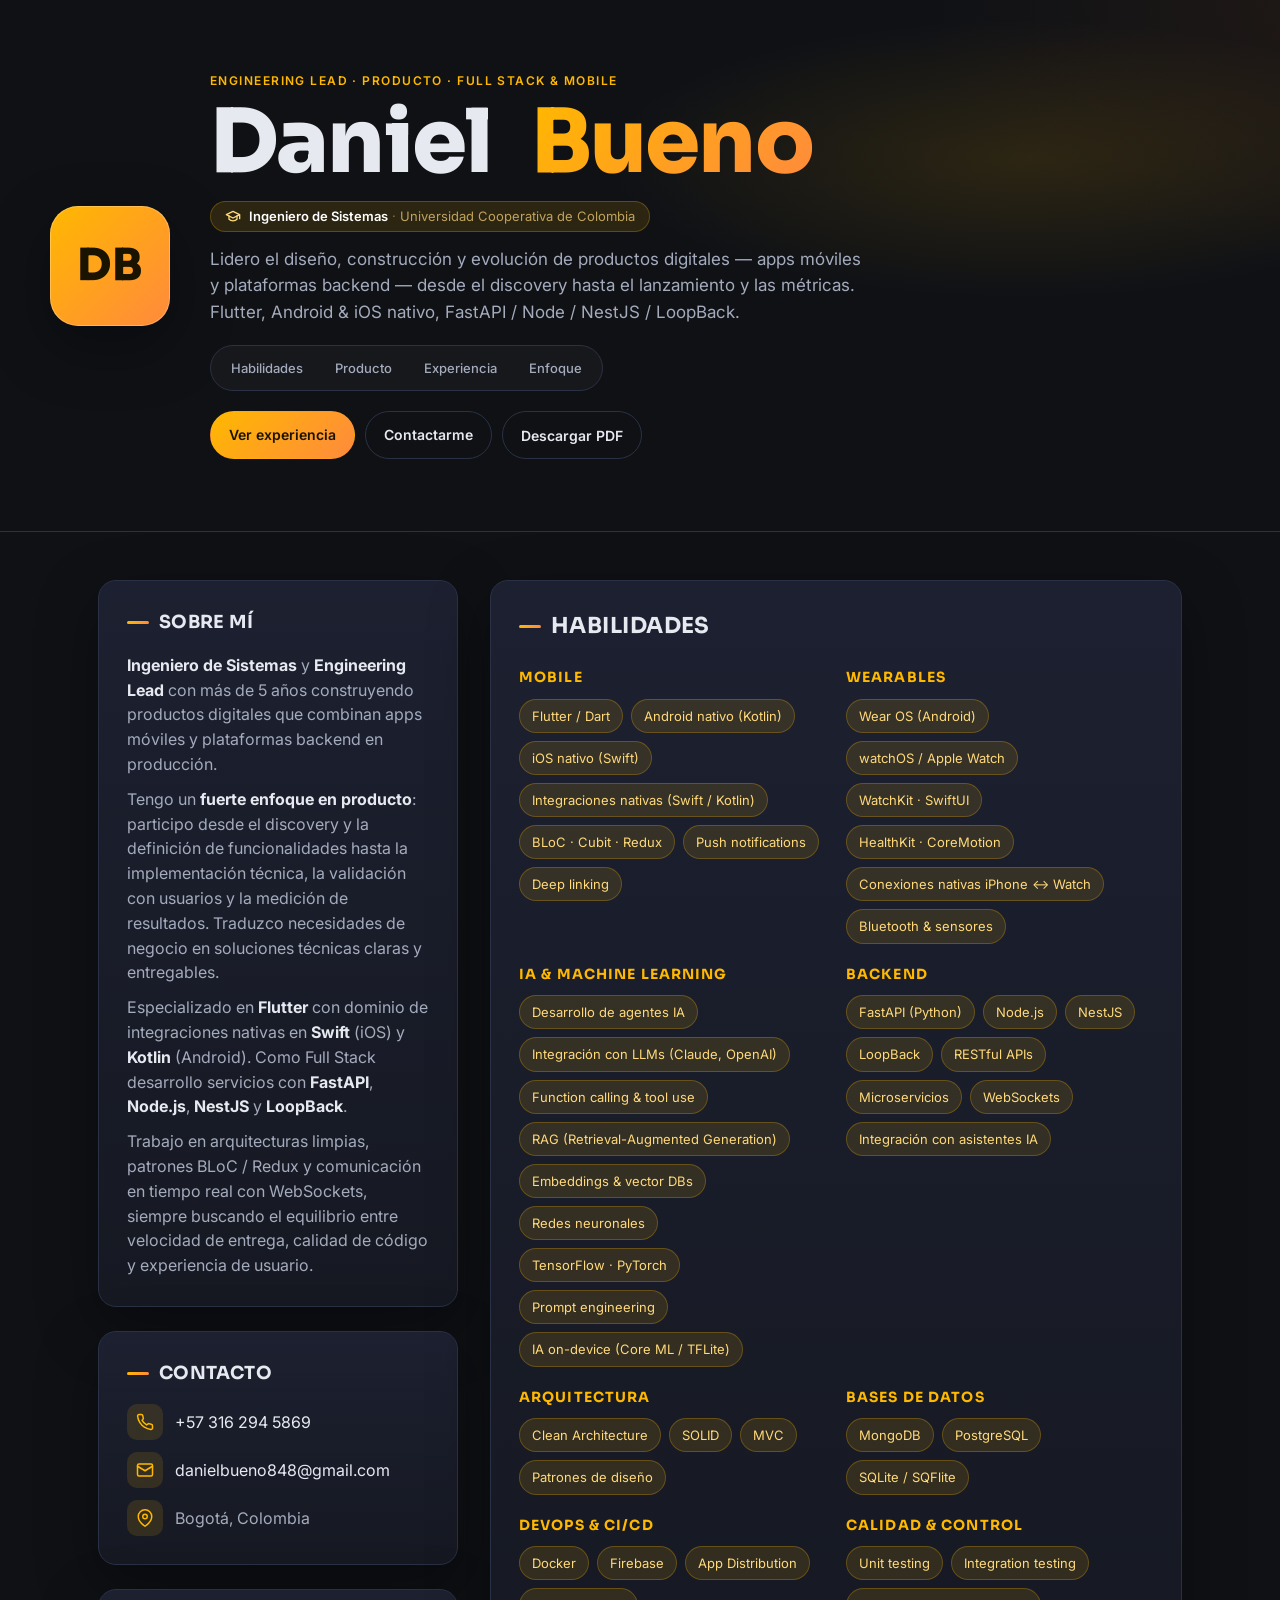
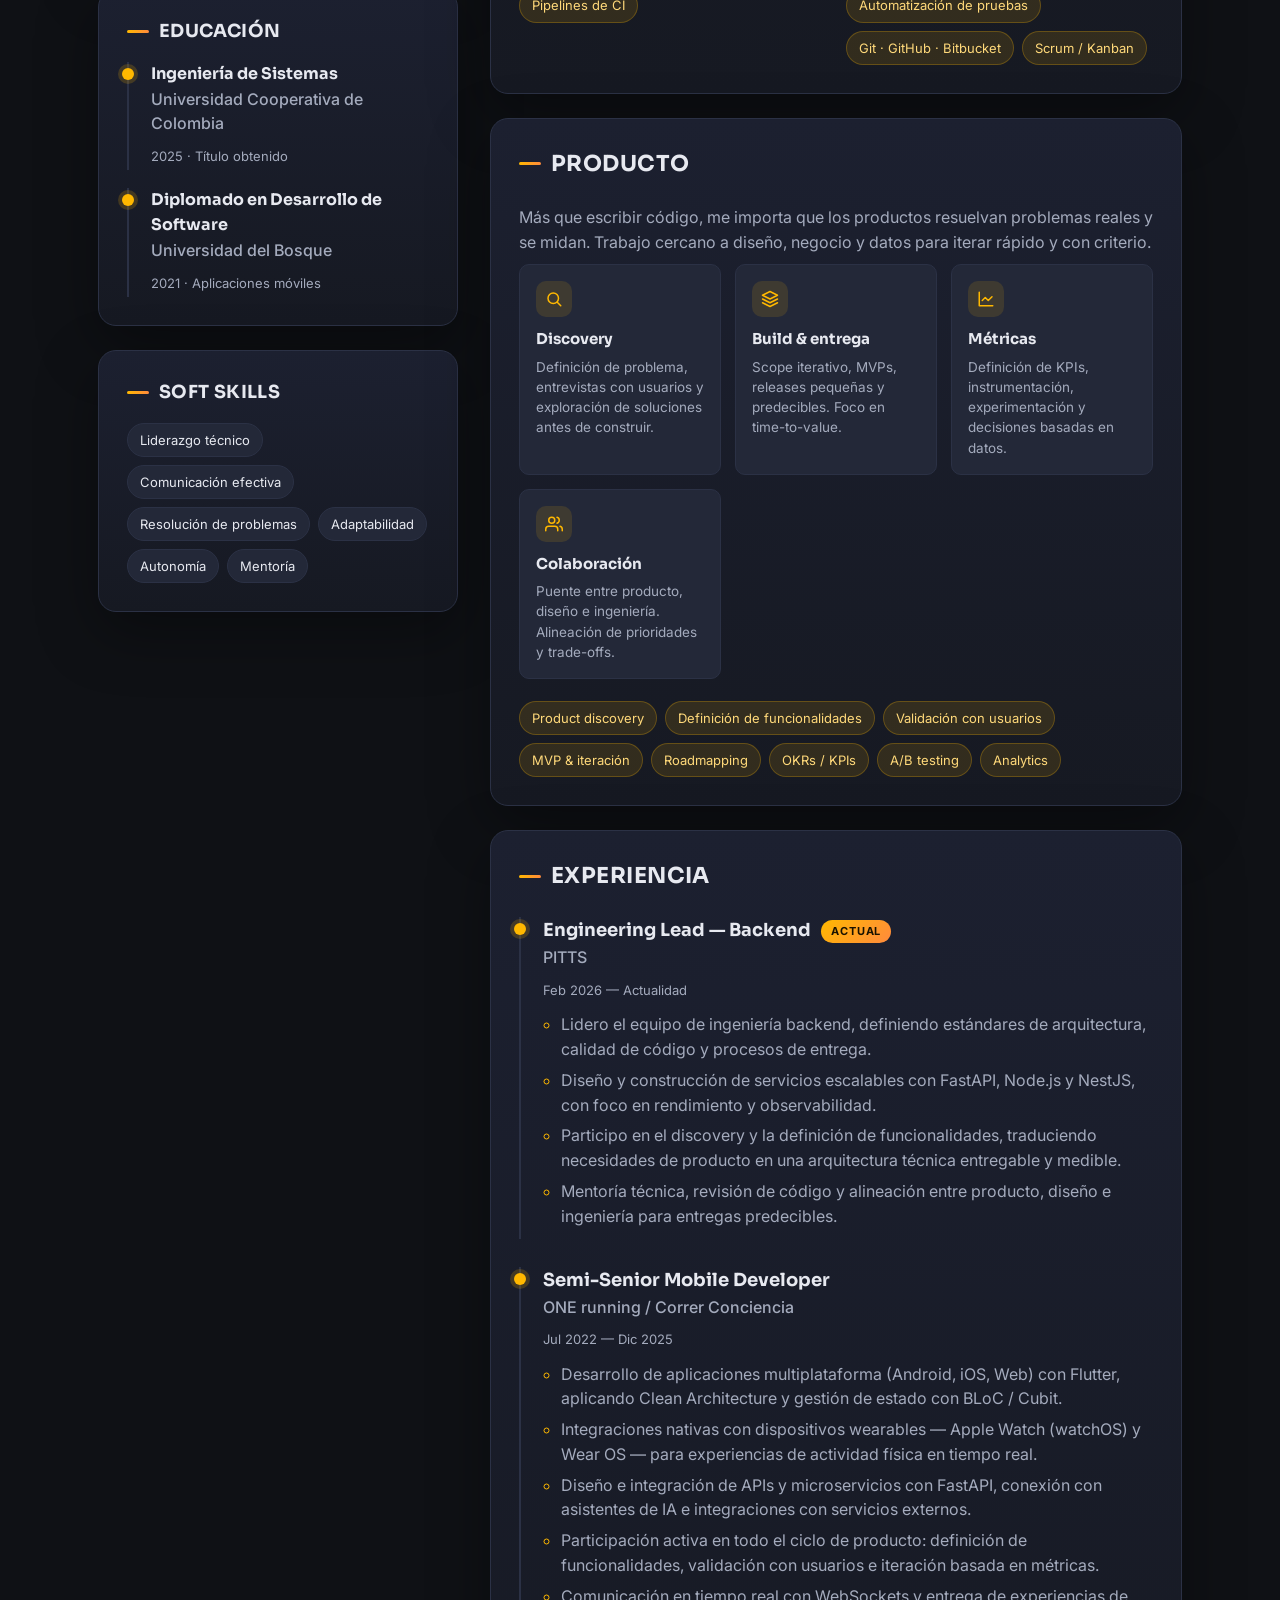
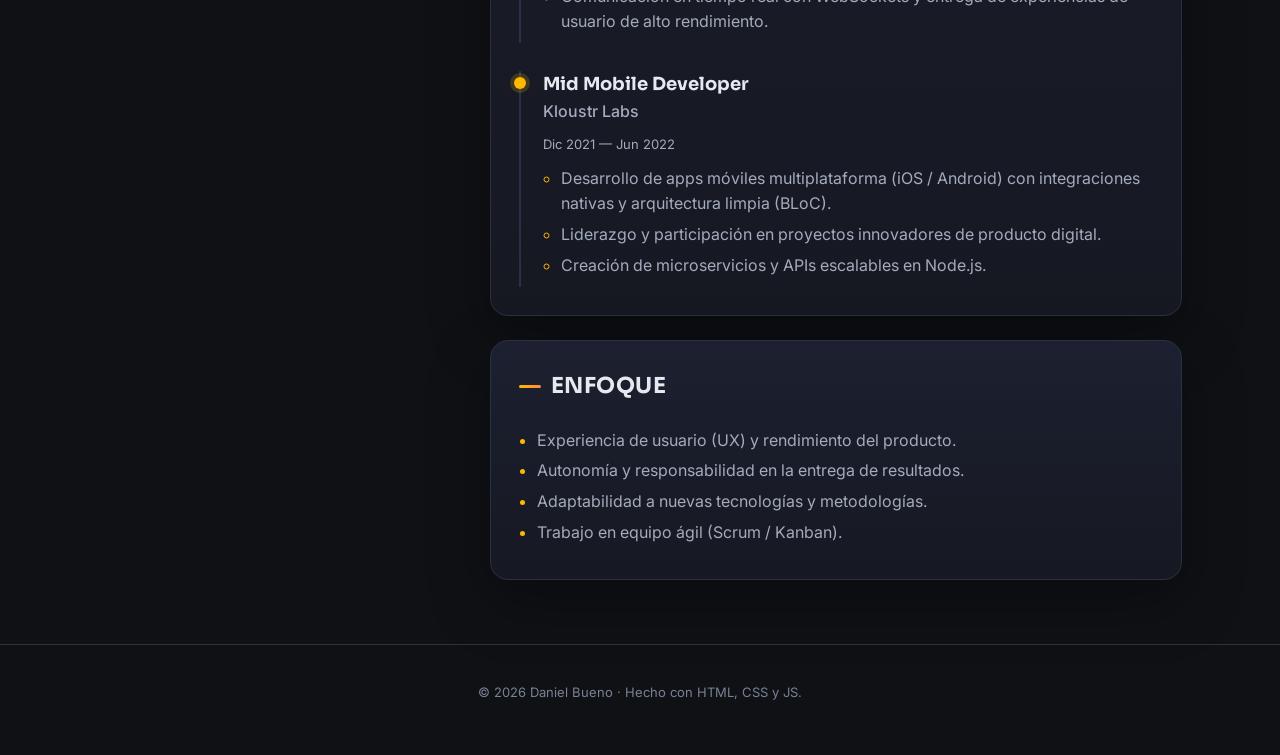
==== commit 615590fd: "Fix oversized credential badge on mobile Compact font/padding/icon under 640px and split the univers" ====
--- a/cv-web/index.html
+++ b/cv-web/index.html
@@ -32,7 +32,7 @@
         </h1>
         <p class="hero__credential">
           <svg viewBox="0 0 24 24" fill="none" stroke="currentColor" stroke-width="2" stroke-linecap="round" stroke-linejoin="round" aria-hidden="true"><path d="M22 10v6M2 10l10-5 10 5-10 5z"/><path d="M6 12v5c3 3 9 3 12 0v-5"/></svg>
-          <span><strong>Ingeniero de Sistemas</strong> · Universidad Cooperativa de Colombia</span>
+          <span><strong>Ingeniero de Sistemas</strong><span class="hero__credential-uni">Universidad Cooperativa de Colombia</span></span>
         </p>
         <p class="hero__tagline">
           Lidero el diseño, construcción y evolución de productos digitales — apps móviles
--- a/cv-web/styles.css
+++ b/cv-web/styles.css
@@ -123,9 +123,22 @@
   border-radius: 999px;
   color: #ffd97a;
   font-size: 13px;
-}
-.hero__credential svg { width: 16px; height: 16px; }
+  line-height: 1.35;
+}
+.hero__credential svg {
+  width: 16px;
+  height: 16px;
+  flex-shrink: 0;
+}
 .hero__credential strong { color: #fff; font-weight: 600; }
+.hero__credential-uni {
+  color: rgba(255, 217, 122, 0.7);
+  font-weight: 400;
+}
+.hero__credential-uni::before {
+  content: " · ";
+  color: rgba(255, 217, 122, 0.45);
+}
 
 .hero__tagline {
   margin: 14px 0 20px;
@@ -205,6 +218,44 @@
 
 @media (max-width: 900px) {
   .layout { grid-template-columns: 1fr; }
+}
+
+@media (max-width: 640px) {
+  .hero__inner {
+    grid-template-columns: 1fr;
+    gap: 16px;
+  }
+  .hero__brand {
+    width: 56px;
+    height: 56px;
+    border-radius: 16px;
+  }
+  .hero__brand .hero__mono { font-size: 22px; }
+
+  .hero__eyebrow { font-size: 11px; }
+  .hero__name { font-size: 44px; }
+  .hero__tagline { font-size: 14px; margin: 12px 0 16px; }
+
+  .hero__credential {
+    font-size: 11.5px;
+    padding: 5px 11px;
+    gap: 6px;
+    border-radius: 14px;
+    align-items: flex-start;
+    max-width: 100%;
+  }
+  .hero__credential svg {
+    width: 13px;
+    height: 13px;
+    margin-top: 2px;
+  }
+  .hero__credential-uni { display: block; }
+  .hero__credential-uni::before { display: none; }
+
+  .hero__nav { gap: 2px; padding: 4px; }
+  .hero__nav a { padding: 5px 10px; font-size: 12px; }
+
+  .btn { padding: 10px 14px; font-size: 13px; }
 }
 
 .sidebar, .content {
